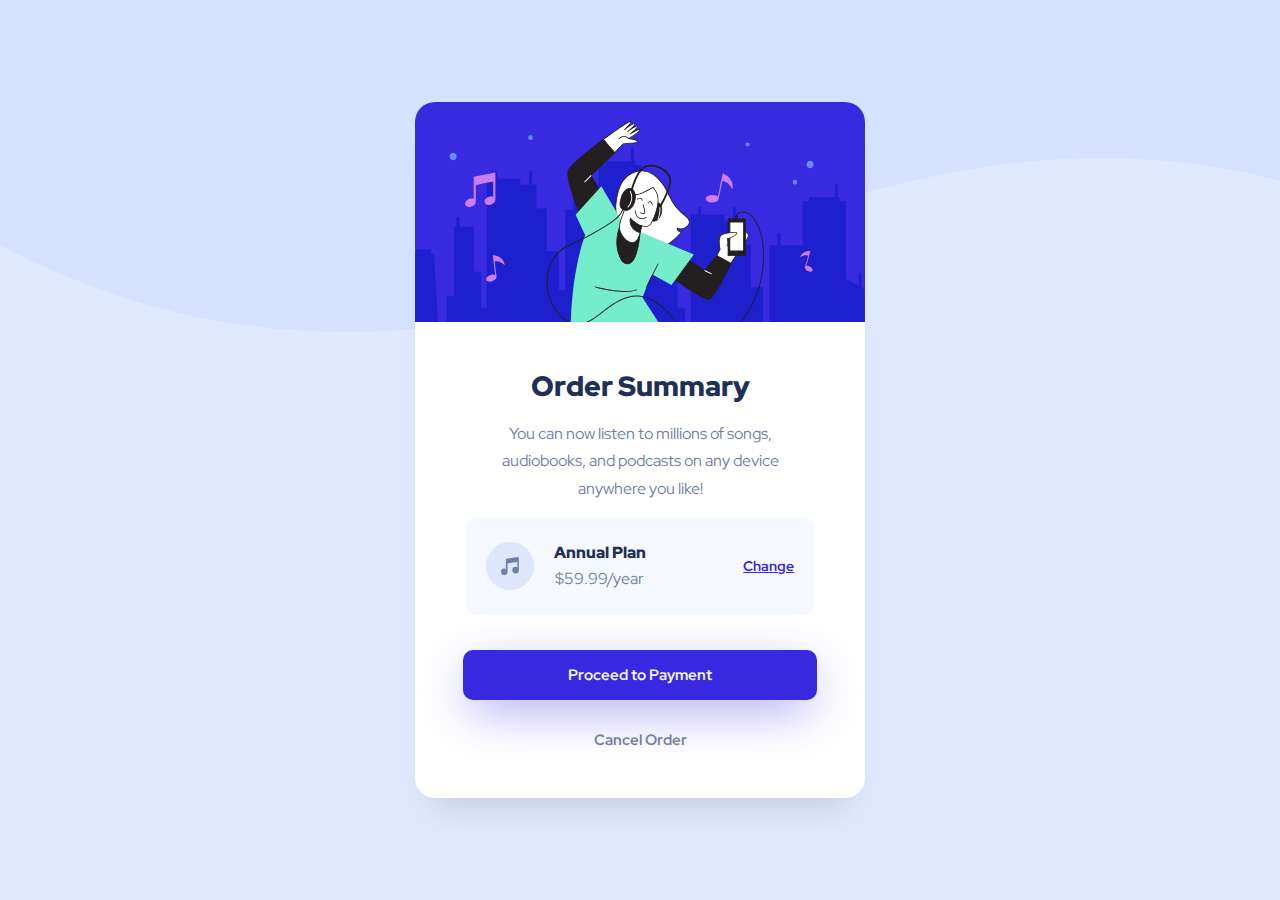
==== ORDER-SUMMARY-COMPONENT-MAIN/index.html @ e33159bd "Add files via upload" ====
<!DOCTYPE html>
<html lang="en">
<head>
  <meta charset="UTF-8">
  <meta name="viewport" content="width=device-width, initial-scale=1.0"> 
  <link rel="icon" type="image/png" sizes="32x32" href="./images/favicon-32x32.png">
  <title>Frontend Mentor | Order summary card</title>
  <link rel="stylesheet" href="estilos.css">
</head>
<body>

  <div class="wave"></div>
  <main class="card">
    <figure class="card__image-contain">
      <img src="images/illustration-hero.svg" class="card__image" alt="hero">
    </figure>
    <section class="card__texts-container">
      <h1 class="title">Order Summary</h1>
      <p class="paragraph">You can now listen to millions of songs, audiobooks, and podcasts on any device anywhere you like!</p>
      <div class="container__wrap">
        <div class="container">
          <figure class="icon_music-container">
            <img src="images/icon-music.svg" class="icon__music">
          </figure>
          <div class="container2">
            <h2 class="subtitle">Annual Plan</h2>
            <span class="">$59.99/year</span>
          </div>
        </div>
        <span class="change">Change</span>
      </div>
      <a href="#" class="cta">Proceed to Payment</a>
      <a href="#" class="cta cta--white">Cancel Order</a>
    </section>
  </main>

</body>
</html>
---- ORDER-SUMMARY-COMPONENT-MAIN/estilos.css ----
@import url('https://fonts.googleapis.com/css2?family=Red+Hat+Display:wght@500;700;900&display=swap');

*{
    margin: 0;
    padding: 0;
    box-sizing: border-box;
    /* outline: 1px solid red; */
}

:root{
--font: 'Red Hat Display', sans-serif;
--Bright-blue: hsl(245, 75%, 52%);
--Dark-blue: hsl(223, 47%, 23%);
--Desaturated-blue: hsl(224, 23%, 55%);
--Pale-blue-fondo: hsl(225, 100%, 94%);
--Very-pale-blue-card: rgb(245, 247, 255);
}

body{
    display: flex;
    justify-content: center;
    align-items: center;
    height: 100vh;
    background-color: var(--Pale-blue-fondo);
}

.card{
    max-width: 450px;
    width: 450px;
    text-align: center;
    font-family: var(--font);
    border-radius: 20px;
    color: var(--Desaturated-blue);
    background-color: #fff;
    box-shadow: 0px 30px 30px -18px rgba(0, 0, 0, 0.103);

}

.card__image{
    width: 100%;
    display: block;
    border-radius: 20px 20px 0 0;
}

.card__texts-container{
    display: flex;
    flex-direction: column;
    justify-content: center;
    align-items: center;
    padding: 20px;
    gap: 20px;
}

.title{
    margin-top: 25px;
    font-size: 1.75rem;
    font-weight: 900;
    color: var(--Dark-blue);
}

.paragraph{
    width: 80%;
    font-size: 16px;
    line-height: 1.7;
    margin: -5px;
}

.subtitle{
    font-size: 16px;
    font-weight: 900;
    color: var(--Dark-blue);
}

.change{
    color: var(--Bright-blue);
    font-weight: 700;
    text-decoration: underline;
    font-size: 14px;
}

.container__wrap{
    width: 85%;
    display: flex;
    justify-content: space-between;
    align-items: center;
    padding: 25px 20px;
    background-color: var(--Pale-blue-fondo);
    border-radius: 10px;
    --Pale-blue-fondo: hsla(225, 100%, 94%, 0.315);
}

.container{
    display: flex;
    gap: 20px;
}

.container2{
    display: flex;
    flex-direction: column;
    justify-content: center;
    align-items: center;
    gap: 5px;

}

.container2 > *{
    width: 100%;
    height: 100%;
}

.icon__music{
    width: 100%;
    display: block;
}

.cta{
    margin-top: 15px;
    padding: 15px 105px;
    font-size: 15px;
    font-weight: 700;
    text-decoration: none;
    border-radius: 10px;
    color: var(--Very-pale-blue-card);
    background-color: var(--Bright-blue);
    box-shadow: 0px 15px 50px -8px hsla(245, 75%, 52%, 0.507);
}

.cta--white{
    color: inherit;
    background-color: transparent;
    box-shadow: initial;
    margin-top: -5px;
    padding-bottom: 28px;
}

.wave{
    position: absolute;
    top: -105px;
    left: 0px;
    height: 100vh;
    width: 100vw;
    background: url(images/pattern-background-desktop.svg) no-repeat;
    z-index: -1;
}
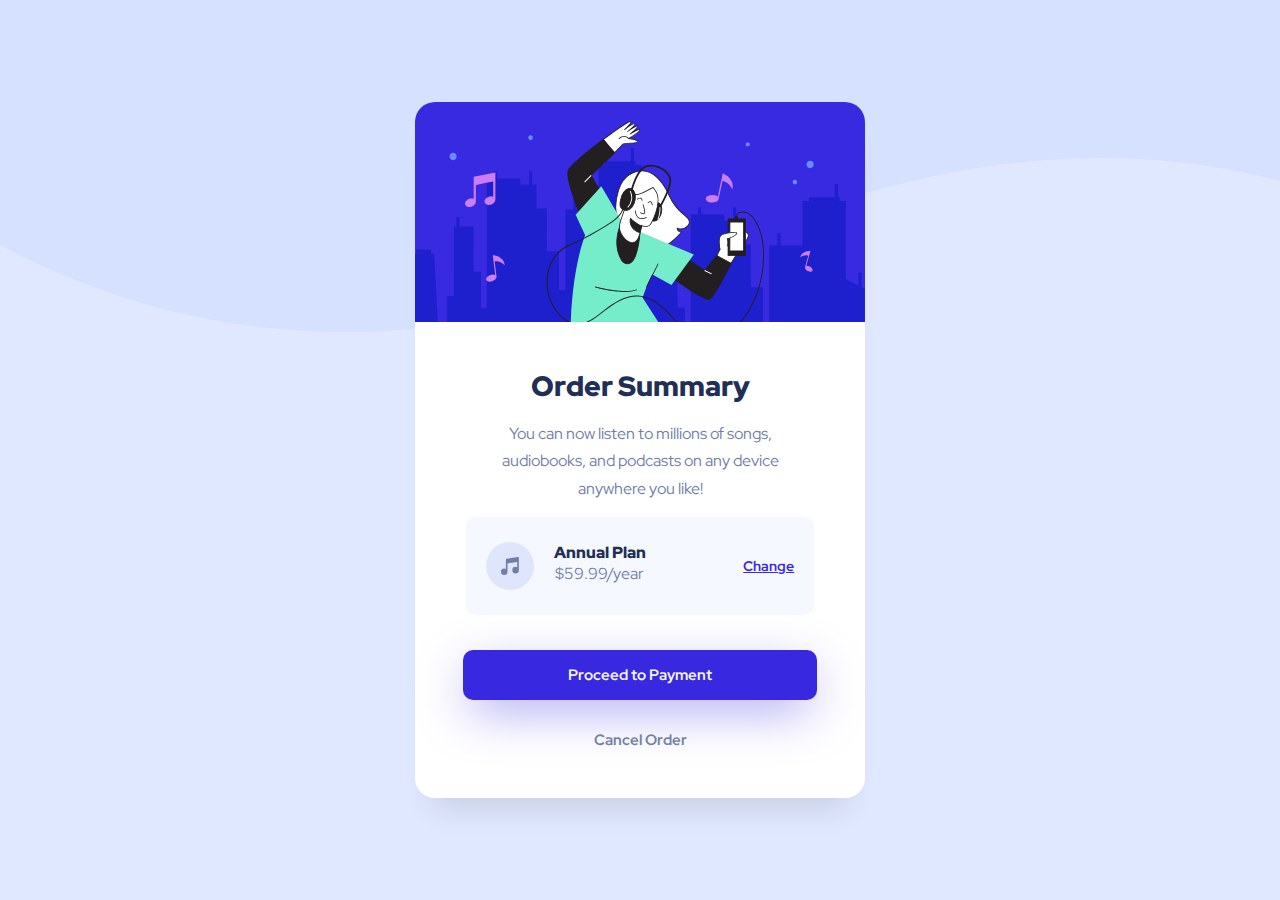
==== commit dc635ee6: "Add files via upload" ====
--- a/ORDER-SUMMARY-COMPONENT-MAIN/index.html
+++ b/ORDER-SUMMARY-COMPONENT-MAIN/index.html
@@ -12,7 +12,7 @@
   <div class="wave"></div>
   <main class="card">
     <figure class="card__image-contain">
-      <img src="images/illustration-hero.svg" class="card__image" alt="hero">
+      <img src="images/illustration-hero.svg" class="card__image" alt="">
     </figure>
     <section class="card__texts-container">
       <h1 class="title">Order Summary</h1>
@@ -20,11 +20,11 @@
       <div class="container__wrap">
         <div class="container">
           <figure class="icon_music-container">
-            <img src="images/icon-music.svg" class="icon__music">
+            <img src="images/icon-music.svg" class="icon__music" alt="">
           </figure>
-          <div class="container2">
+          <div class="container-price">
             <h2 class="subtitle">Annual Plan</h2>
-            <span class="">$59.99/year</span>
+            <span class="price">$59.99/year</span>
           </div>
         </div>
         <span class="change">Change</span>
